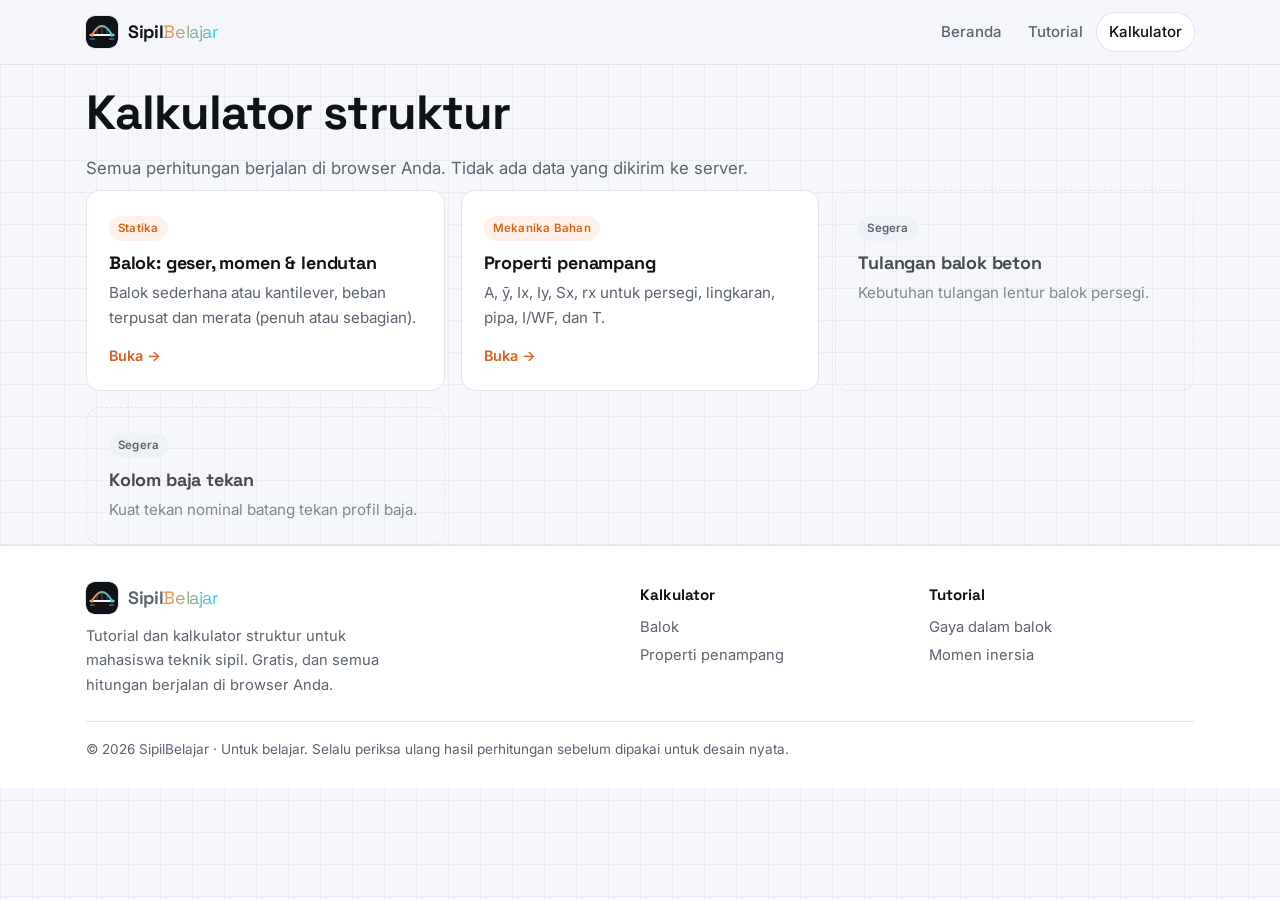
==== kalkulator/index.html @ 85a8b571 "Perbarui tampilan: font baru, warna logo, hero berilustrasi, kartu berikon Co-Authored-By: Claude Op" ====
<!doctype html>
<html lang="id">
<head>
  <meta charset="utf-8">
  <meta name="viewport" content="width=device-width, initial-scale=1">
  <title>Kalkulator · SipilBelajar</title>
  <link rel="icon" type="image/svg+xml" href="../assets/logo.svg">
  <link rel="preconnect" href="https://fonts.googleapis.com">
  <link rel="preconnect" href="https://fonts.gstatic.com" crossorigin>
  <link rel="stylesheet" href="https://fonts.googleapis.com/css2?family=Inter:wght@400;500;600;700&family=JetBrains+Mono:wght@400;600&family=Space+Grotesk:wght@500;600;700&display=swap">
  <link rel="stylesheet" href="../assets/style.css">
</head>
<body data-root="../" data-page="kalkulator">
<main class="wrap">
  <header class="page-head">
    <h1>Kalkulator struktur</h1>
    <p>Semua perhitungan berjalan di browser Anda. Tidak ada data yang dikirim ke server.</p>
  </header>
  <div class="grid">
    <a class="card" href="balok.html">
      <span class="tag">Statika</span>
      <h3>Balok: geser, momen &amp; lendutan</h3>
      <p>Balok sederhana atau kantilever, beban terpusat dan merata (penuh atau sebagian).</p>
      <span class="go">Buka →</span>
    </a>
    <a class="card" href="penampang.html">
      <span class="tag">Mekanika Bahan</span>
      <h3>Properti penampang</h3>
      <p>A, ȳ, Ix, Iy, Sx, rx untuk persegi, lingkaran, pipa, I/WF, dan T.</p>
      <span class="go">Buka →</span>
    </a>
    <div class="card soon"><span class="tag soon">Segera</span><h3>Tulangan balok beton</h3><p>Kebutuhan tulangan lentur balok persegi.</p></div>
    <div class="card soon"><span class="tag soon">Segera</span><h3>Kolom baja tekan</h3><p>Kuat tekan nominal batang tekan profil baja.</p></div>
  </div>
</main>
<script src="../assets/layout.js"></script>
</body>
</html>
---- assets/style.css ----
/* SipilBelajar — gaya situs. Warna mengikuti logo: oranye → biru muda. */
:root {
  --bg: #f5f7fa;
  --surface: #ffffff;
  --surface-2: #eef1f5;
  --text: #0f1216;
  --muted: #5b6472;
  --border: #e1e5eb;
  --accent: #d9621c;          /* oranye untuk teks/tautan (kontras cukup) */
  --accent-soft: #fff1e7;
  --cyan: #0e8fae;
  --cyan-soft: #e3f7fb;
  --blue: #0e8fae;
  --red: #d64545;
  --green: #1f9d6a;
  --grid: rgba(15, 18, 22, .045);
  --shadow: 0 1px 2px rgba(15,18,22,.04), 0 8px 24px rgba(15,18,22,.06);
  --grad: linear-gradient(90deg, #ff8a3d, #22d3ee);
  --grad-vivid: linear-gradient(90deg in oklch longer hue, #ff8a3d, #22d3ee);
  --radius: 14px;
  --maxw: 1140px;
  --font: "Inter", system-ui, -apple-system, "Segoe UI", Roboto, sans-serif;
  --font-display: "Space Grotesk", "Inter", system-ui, sans-serif;
  --font-mono: "JetBrains Mono", ui-monospace, Menlo, Consolas, monospace;
  color-scheme: light;
}
@media (prefers-color-scheme: dark) {
  :root:not([data-theme="light"]) {
    --bg: #0a0d11; --surface: #11151b; --surface-2: #181e26; --text: #e9edf2; --muted: #95a1b0;
    --border: #222a34; --accent: #ff8a3d; --accent-soft: #2a1a10; --cyan: #22d3ee; --cyan-soft: #0c2a31;
    --blue: #22d3ee; --red: #f06b6b; --green: #3fd19a; --grid: rgba(255,255,255,.035);
    --shadow: 0 1px 2px rgba(0,0,0,.3), 0 10px 30px rgba(0,0,0,.35); color-scheme: dark;
  }
}
:root[data-theme="dark"] {
  --bg: #0a0d11; --surface: #11151b; --surface-2: #181e26; --text: #e9edf2; --muted: #95a1b0;
  --border: #222a34; --accent: #ff8a3d; --accent-soft: #2a1a10; --cyan: #22d3ee; --cyan-soft: #0c2a31;
  --blue: #22d3ee; --red: #f06b6b; --green: #3fd19a; --grid: rgba(255,255,255,.035);
  --shadow: 0 1px 2px rgba(0,0,0,.3), 0 10px 30px rgba(0,0,0,.35); color-scheme: dark;
}

* { box-sizing: border-box; }
html { -webkit-text-size-adjust: 100%; scroll-behavior: smooth; }
body {
  margin: 0; color: var(--text); font: 16px/1.65 var(--font);
  background-color: var(--bg);
  background-image:
    linear-gradient(var(--grid) 1px, transparent 1px),
    linear-gradient(90deg, var(--grid) 1px, transparent 1px);
  background-size: 32px 32px;
  -webkit-font-smoothing: antialiased;
}
a { color: var(--accent); text-underline-offset: 3px; }
img, svg { max-width: 100%; }
h1, h2, h3 { font-family: var(--font-display); line-height: 1.15; letter-spacing: -.02em; margin: 1.6em 0 .5em; }
h1 { font-size: clamp(2rem, 4.6vw, 3rem); margin-top: .3em; }
h2 { font-size: clamp(1.35rem, 2.6vw, 1.7rem); }
h3 { font-size: 1.12rem; letter-spacing: -.01em; }
code, .mono { font-family: var(--font-mono); font-size: .9em; }
::selection { background: rgba(34, 211, 238, .3); }

.wrap { max-width: var(--maxw); margin: 0 auto; padding: 0 16px; }
.grad-text { background: var(--grad); background: var(--grad-vivid); -webkit-background-clip: text; background-clip: text; color: transparent; }

/* ---------- header ---------- */
.site-header {
  position: sticky; top: 0; z-index: 20;
  background: color-mix(in srgb, var(--bg) 78%, transparent);
  backdrop-filter: saturate(160%) blur(12px); -webkit-backdrop-filter: saturate(160%) blur(12px);
  border-bottom: 1px solid var(--border);
}
.site-header .wrap { display: flex; align-items: center; gap: 12px; min-height: 64px; }
.brand { font-family: var(--font-display); font-weight: 700; font-size: 1.12rem; color: var(--text); text-decoration: none; display: flex; align-items: center; gap: 10px; letter-spacing: -.02em; }
.brand-mark { width: 32px; height: 32px; display: block; border-radius: 9px; box-shadow: 0 0 0 1px var(--border); }
.brand-accent { font-weight: 400; background: var(--grad); -webkit-background-clip: text; background-clip: text; color: transparent; }
.site-nav { display: flex; gap: 2px; margin-left: auto; }
.site-nav a { color: var(--muted); text-decoration: none; padding: 7px 12px; border-radius: 99px; font-size: .94rem; font-weight: 500; transition: color .15s, background .15s; }
.site-nav a:hover { color: var(--text); background: var(--surface-2); }
.site-nav a[aria-current="page"] { color: var(--text); background: var(--surface); box-shadow: 0 0 0 1px var(--border); }
@media (max-width: 480px) {
  .brand-text { display: none; }
  .site-nav a { padding: 6px 10px; font-size: .9rem; }
}

main { padding: 28px 0 72px; }

/* ---------- footer ---------- */
.site-footer { border-top: 1px solid var(--border); background: var(--surface); color: var(--muted); font-size: .92rem; padding: 36px 0 28px; }
.footer-grid { display: grid; gap: 24px; grid-template-columns: 2fr 1fr 1fr; }
@media (max-width: 640px) { .footer-grid { grid-template-columns: 1fr 1fr; } .footer-grid > :first-child { grid-column: 1 / -1; } }
.site-footer h4 { font-family: var(--font-display); color: var(--text); font-size: .95rem; margin: 0 0 8px; }
.site-footer ul { list-style: none; padding: 0; margin: 0; }
.site-footer li { margin: 4px 0; }
.site-footer a { color: var(--muted); text-decoration: none; }
.site-footer a:hover { color: var(--text); }
.footer-note { border-top: 1px solid var(--border); margin-top: 24px; padding-top: 16px; font-size: .85rem; }

/* ---------- hero ---------- */
.hero { display: grid; grid-template-columns: minmax(0, 1.05fr) minmax(0, 1fr); gap: 40px; align-items: center; padding: 36px 0 24px; }
@media (max-width: 880px) { .hero { grid-template-columns: minmax(0, 1fr); gap: 28px; padding-top: 16px; } }
.hero h1 { font-size: clamp(2.2rem, 5.4vw, 3.6rem); margin: .35em 0 .4em; }
.hero p.lead { font-size: 1.14rem; color: var(--muted); max-width: 560px; margin: 0; }
.eyebrow { display: inline-flex; align-items: center; gap: 8px; color: var(--muted); font-weight: 600; font-size: .8rem; letter-spacing: .08em; text-transform: uppercase; padding: 5px 12px 5px 8px; border: 1px solid var(--border); border-radius: 99px; background: var(--surface); }
.eyebrow::before { content: ""; width: 8px; height: 8px; border-radius: 50%; background: var(--grad); box-shadow: 0 0 10px #22d3ee; }
.hero-art { background: var(--surface); border: 1px solid var(--border); border-radius: 20px; padding: 18px; box-shadow: var(--shadow); position: relative; overflow: hidden; }
.hero-art::before { content: ""; position: absolute; inset: -40% -20% auto auto; width: 70%; height: 90%; background: radial-gradient(closest-side, rgba(34,211,238,.18), transparent); pointer-events: none; }
.hero-art::after { content: ""; position: absolute; inset: auto auto -40% -20%; width: 70%; height: 90%; background: radial-gradient(closest-side, rgba(255,138,61,.16), transparent); pointer-events: none; }
.hero-art svg { display: block; width: 100%; height: auto; position: relative; }
.hero-art .cap { position: relative; display: flex; justify-content: space-between; gap: 8px; font-family: var(--font-mono); font-size: .78rem; color: var(--muted); margin-top: 8px; flex-wrap: wrap; }
.dash-anim { stroke-dasharray: 6 6; animation: dash 1.4s linear infinite; }
@keyframes dash { to { stroke-dashoffset: -24; } }
@media (prefers-reduced-motion: reduce) { .dash-anim { animation: none; } html { scroll-behavior: auto; } }

.stats-row { display: flex; gap: 28px; flex-wrap: wrap; margin-top: 28px; }
.stats-row div { font-size: .88rem; color: var(--muted); }
.stats-row b { display: block; font-family: var(--font-display); font-size: 1.5rem; color: var(--text); letter-spacing: -.02em; }

/* ---------- buttons ---------- */
.btn { display: inline-flex; align-items: center; gap: 8px; padding: 11px 20px; border-radius: 10px; background: var(--text); color: var(--bg); text-decoration: none; font-weight: 600; border: 0; cursor: pointer; font: 600 .98rem var(--font); transition: transform .15s, box-shadow .15s; }
.btn:hover { transform: translateY(-1px); box-shadow: 0 6px 20px rgba(34,211,238,.25), 0 2px 8px rgba(255,138,61,.2); }
.btn.primary { background: var(--text); color: var(--bg); box-shadow: 0 0 0 1px var(--text), 0 6px 18px -6px rgba(34,211,238,.6), 0 6px 18px -8px rgba(255,138,61,.6); }
.btn.secondary { background: var(--surface); color: var(--text); box-shadow: inset 0 0 0 1px var(--border); }
.btn.secondary:hover { box-shadow: inset 0 0 0 1px var(--muted); }
.btn.small { padding: 7px 12px; font-size: .88rem; border-radius: 8px; }
.btn-row { display: flex; gap: 10px; flex-wrap: wrap; margin: 26px 0; }

/* ---------- sections ---------- */
.section-head { display: flex; align-items: end; justify-content: space-between; gap: 16px; margin: 56px 0 18px; flex-wrap: wrap; }
.section-head h2 { margin: 0; }
.section-head p { margin: 4px 0 0; color: var(--muted); }
.section-head a { font-weight: 600; text-decoration: none; font-size: .95rem; }

/* ---------- cards ---------- */
.grid { display: grid; gap: 16px; grid-template-columns: repeat(auto-fill, minmax(min(100%, 270px), 1fr)); }
.card { background: var(--surface); border: 1px solid var(--border); border-radius: var(--radius); padding: 22px; position: relative; }
a.card { color: inherit; text-decoration: none; display: block; transition: transform .18s, box-shadow .18s, border-color .18s; }
a.card:hover { transform: translateY(-3px); box-shadow: var(--shadow); border-color: transparent; }
a.card::after { content: ""; position: absolute; inset: -1px; border-radius: inherit; padding: 1px; background: var(--grad); opacity: 0; transition: opacity .18s;
  -webkit-mask: linear-gradient(#000 0 0) content-box, linear-gradient(#000 0 0); -webkit-mask-composite: xor; mask-composite: exclude; pointer-events: none; }
a.card:hover::after { opacity: 1; }
.card h3 { margin: 12px 0 6px; }
.card p { margin: 0; color: var(--muted); font-size: .95rem; }
.card .go { display: inline-block; margin-top: 14px; font-weight: 600; font-size: .9rem; color: var(--accent); }
.card.soon { background: transparent; border-style: dashed; }
.card.soon h3, .card.soon p { opacity: .75; }
.icon { width: 44px; height: 44px; border-radius: 12px; display: grid; place-items: center; background: var(--surface-2); color: var(--text); }
.icon svg { width: 24px; height: 24px; }
.icon.o { background: var(--accent-soft); color: var(--accent); }
.icon.c { background: var(--cyan-soft); color: var(--cyan); }
.card-top { display: flex; align-items: center; justify-content: space-between; gap: 8px; }
.tag { display: inline-block; font-size: .72rem; font-weight: 600; padding: 3px 9px; border-radius: 99px; background: var(--accent-soft); color: var(--accent); letter-spacing: .02em; }
.tag.c { background: var(--cyan-soft); color: var(--cyan); }
.tag.soon { background: var(--surface-2); color: var(--muted); }

/* langkah belajar */
.steps { display: grid; gap: 16px; grid-template-columns: repeat(auto-fit, minmax(min(100%, 240px), 1fr)); counter-reset: step; }
.step { background: var(--surface); border: 1px solid var(--border); border-radius: var(--radius); padding: 22px; counter-increment: step; }
.step::before { content: "0" counter(step); font-family: var(--font-mono); font-size: .85rem; font-weight: 600; background: var(--grad); -webkit-background-clip: text; background-clip: text; color: transparent; }
.step h3 { margin: 8px 0 4px; }
.step p { margin: 0; color: var(--muted); font-size: .95rem; }

/* page header */
.page-head { padding: 8px 0 8px; }
.page-head h1 { margin: .25em 0 .3em; }
.page-head p { color: var(--muted); max-width: 720px; margin: 0; font-size: 1.05rem; }
.breadcrumb { font-size: .88rem; color: var(--muted); }
.breadcrumb a { color: var(--muted); text-decoration: none; }
.breadcrumb a:hover { color: var(--text); }

/* ---------- article ---------- */
.article { max-width: 760px; }
.article > p, .article li { font-size: 1.03rem; }
.article h2 { padding-top: .2em; }
.article h2::before { content: ""; display: block; width: 36px; height: 3px; border-radius: 3px; background: var(--grad); margin-bottom: 14px; }
.meta { display: flex; gap: 8px; flex-wrap: wrap; margin-bottom: 8px; }
.formula { background: var(--surface); border: 1px solid var(--border); border-left: 3px solid var(--cyan); padding: 12px 16px; border-radius: 10px; font-family: var(--font-mono); font-size: .9rem; overflow-x: auto; margin: 14px 0; white-space: pre; }
.note { background: var(--cyan-soft); border: 1px solid color-mix(in srgb, var(--cyan) 25%, transparent); border-radius: 12px; padding: 14px 18px; margin: 18px 0; }

/* ---------- tables ---------- */
.table-wrap { overflow-x: auto; background: var(--surface); border: 1px solid var(--border); border-radius: 12px; }
table { border-collapse: collapse; width: 100%; font-size: .94rem; }
th, td { border-bottom: 1px solid var(--border); padding: 9px 12px; text-align: left; }
tr:last-child td, tr:last-child th { border-bottom: 0; }
th { background: var(--surface-2); font-weight: 600; font-size: .86rem; }
td.num, th.num { text-align: right; font-variant-numeric: tabular-nums; font-family: var(--font-mono); font-size: .88rem; }
th.num { font-family: var(--font); }

/* ---------- calculator ---------- */
.calc { display: grid; gap: 22px; grid-template-columns: minmax(0, 370px) minmax(0, 1fr); align-items: start; margin-top: 20px; }
.calc > form { position: sticky; top: 84px; }
@media (max-width: 860px) { .calc { grid-template-columns: minmax(0, 1fr); } .calc > form { position: static; } }
fieldset { border: 1px solid var(--border); border-radius: var(--radius); padding: 16px 18px 18px; margin: 0 0 14px; background: var(--surface); }
legend { font-family: var(--font-display); font-weight: 600; padding: 0 6px; }
label { display: block; font-size: .84rem; color: var(--muted); margin: 10px 0 5px; font-weight: 500; }
input, select { width: 100%; padding: 9px 11px; font: 500 .95rem var(--font); color: var(--text); background: var(--bg); border: 1px solid var(--border); border-radius: 9px; transition: border-color .15s, box-shadow .15s; }
input:hover, select:hover { border-color: color-mix(in srgb, var(--muted) 50%, var(--border)); }
input:focus, select:focus { outline: none; border-color: var(--cyan); box-shadow: 0 0 0 3px color-mix(in srgb, var(--cyan) 22%, transparent); }
input[type=number] { font-family: var(--font-mono); font-size: .9rem; }
.row { display: grid; gap: 8px; grid-template-columns: repeat(auto-fit, minmax(80px, 1fr)); }
.load-item { border: 1px solid var(--border); background: var(--bg); border-radius: 11px; padding: 10px 12px 12px; margin: 10px 0; position: relative; }
.load-item .remove { position: absolute; top: 6px; right: 8px; background: none; border: 0; color: var(--muted); cursor: pointer; font-size: 1.15rem; line-height: 1; padding: 4px; border-radius: 6px; }
.load-item .remove:hover { color: var(--red); background: var(--surface-2); }
.load-item .title { font-size: .84rem; font-weight: 600; }
.load-item label { margin-top: 6px; }
.results { display: grid; gap: 10px; grid-template-columns: repeat(auto-fill, minmax(150px, 1fr)); margin-bottom: 16px; }
.stat { background: var(--surface); border: 1px solid var(--border); border-radius: 12px; padding: 12px 14px; position: relative; overflow: hidden; }
.stat::before { content: ""; position: absolute; left: 0; top: 0; bottom: 0; width: 3px; background: var(--grad); opacity: .8; }
.stat .k { font-size: .78rem; color: var(--muted); font-weight: 500; }
.stat .v { font-family: var(--font-display); font-size: 1.35rem; font-weight: 700; font-variant-numeric: tabular-nums; letter-spacing: -.02em; }
.stat .u { font-family: var(--font); font-size: .78rem; color: var(--muted); font-weight: 500; }
.diagram { background: var(--surface); border: 1px solid var(--border); border-radius: var(--radius); padding: 12px 12px 8px; margin-bottom: 14px; }
.diagram h3 { margin: 2px 6px 6px; font-size: .95rem; }
.diagram svg { display: block; width: 100%; height: auto; }
.diagram text { font-family: var(--font); }
.error { color: var(--red); font-size: .9rem; }
.muted { color: var(--muted); }
.hint { font-size: .84rem; color: var(--muted); margin: 10px 0 0; }
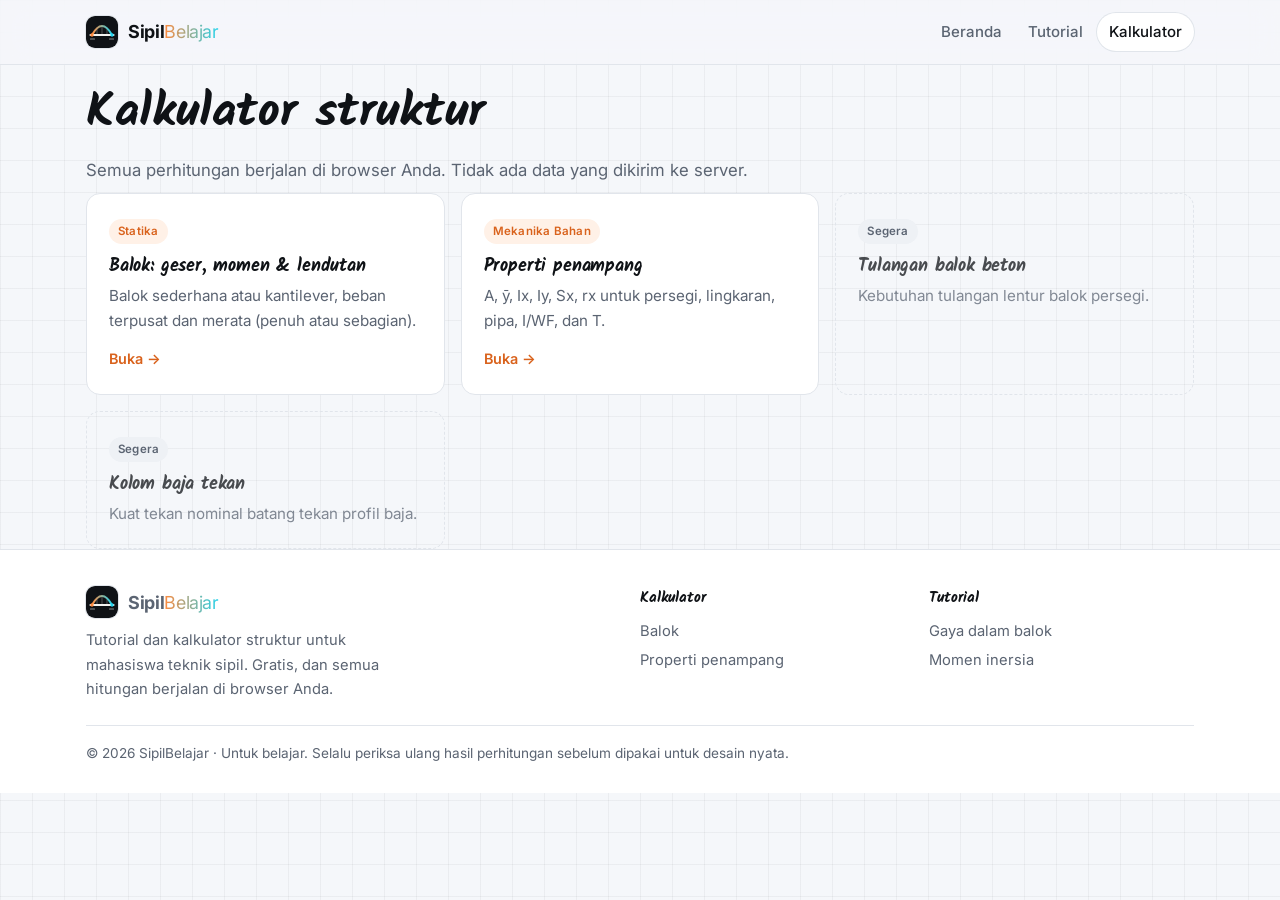
==== commit 6857de1a: "Tutorial bergaya papan tulis dengan font kapur dan diagram tulisan tangan Co-Authored-By: Claude Opu" ====
--- a/kalkulator/index.html
+++ b/kalkulator/index.html
@@ -7,7 +7,7 @@
   <link rel="icon" type="image/svg+xml" href="../assets/logo.svg">
   <link rel="preconnect" href="https://fonts.googleapis.com">
   <link rel="preconnect" href="https://fonts.gstatic.com" crossorigin>
-  <link rel="stylesheet" href="https://fonts.googleapis.com/css2?family=Inter:wght@400;500;600;700&family=JetBrains+Mono:wght@400;600&family=Space+Grotesk:wght@500;600;700&display=swap">
+  <link rel="stylesheet" href="https://fonts.googleapis.com/css2?family=Cabin+Sketch:wght@400;700&family=Inter:wght@400;500;600;700&family=JetBrains+Mono:wght@400;600&family=Kalam:wght@400;700&display=swap">
   <link rel="stylesheet" href="../assets/style.css">
 </head>
 <body data-root="../" data-page="kalkulator">
--- a/assets/style.css
+++ b/assets/style.css
@@ -20,7 +20,7 @@
   --radius: 14px;
   --maxw: 1140px;
   --font: "Inter", system-ui, -apple-system, "Segoe UI", Roboto, sans-serif;
-  --font-display: "Space Grotesk", "Inter", system-ui, sans-serif;
+  --font-display: "Kalam", "Patrick Hand", cursive;
   --font-mono: "JetBrains Mono", ui-monospace, Menlo, Consolas, monospace;
   color-scheme: light;
 }
@@ -52,7 +52,7 @@
 }
 a { color: var(--accent); text-underline-offset: 3px; }
 img, svg { max-width: 100%; }
-h1, h2, h3 { font-family: var(--font-display); line-height: 1.15; letter-spacing: -.02em; margin: 1.6em 0 .5em; }
+h1, h2, h3 { font-family: var(--font-display); line-height: 1.2; letter-spacing: 0; font-weight: 700; margin: 1.6em 0 .5em; }
 h1 { font-size: clamp(2rem, 4.6vw, 3rem); margin-top: .3em; }
 h2 { font-size: clamp(1.35rem, 2.6vw, 1.7rem); }
 h3 { font-size: 1.12rem; letter-spacing: -.01em; }
@@ -70,7 +70,7 @@
   border-bottom: 1px solid var(--border);
 }
 .site-header .wrap { display: flex; align-items: center; gap: 12px; min-height: 64px; }
-.brand { font-family: var(--font-display); font-weight: 700; font-size: 1.12rem; color: var(--text); text-decoration: none; display: flex; align-items: center; gap: 10px; letter-spacing: -.02em; }
+.brand { font-family: var(--font); font-weight: 700; font-size: 1.12rem; color: var(--text); text-decoration: none; display: flex; align-items: center; gap: 10px; letter-spacing: -.02em; }
 .brand-mark { width: 32px; height: 32px; display: block; border-radius: 9px; box-shadow: 0 0 0 1px var(--border); }
 .brand-accent { font-weight: 400; background: var(--grad); -webkit-background-clip: text; background-clip: text; color: transparent; }
 .site-nav { display: flex; gap: 2px; margin-left: auto; }
@@ -113,7 +113,7 @@
 
 .stats-row { display: flex; gap: 28px; flex-wrap: wrap; margin-top: 28px; }
 .stats-row div { font-size: .88rem; color: var(--muted); }
-.stats-row b { display: block; font-family: var(--font-display); font-size: 1.5rem; color: var(--text); letter-spacing: -.02em; }
+.stats-row b { display: block; font-family: var(--font); font-size: 1.5rem; color: var(--text); letter-spacing: -.02em; }
 
 /* ---------- buttons ---------- */
 .btn { display: inline-flex; align-items: center; gap: 8px; padding: 11px 20px; border-radius: 10px; background: var(--text); color: var(--bg); text-decoration: none; font-weight: 600; border: 0; cursor: pointer; font: 600 .98rem var(--font); transition: transform .15s, box-shadow .15s; }
@@ -206,7 +206,7 @@
 .stat { background: var(--surface); border: 1px solid var(--border); border-radius: 12px; padding: 12px 14px; position: relative; overflow: hidden; }
 .stat::before { content: ""; position: absolute; left: 0; top: 0; bottom: 0; width: 3px; background: var(--grad); opacity: .8; }
 .stat .k { font-size: .78rem; color: var(--muted); font-weight: 500; }
-.stat .v { font-family: var(--font-display); font-size: 1.35rem; font-weight: 700; font-variant-numeric: tabular-nums; letter-spacing: -.02em; }
+.stat .v { font-family: var(--font); font-size: 1.35rem; font-weight: 700; font-variant-numeric: tabular-nums; letter-spacing: -.02em; }
 .stat .u { font-family: var(--font); font-size: .78rem; color: var(--muted); font-weight: 500; }
 .diagram { background: var(--surface); border: 1px solid var(--border); border-radius: var(--radius); padding: 12px 12px 8px; margin-bottom: 14px; }
 .diagram h3 { margin: 2px 6px 6px; font-size: .95rem; }
@@ -215,3 +215,70 @@
 .error { color: var(--red); font-size: .9rem; }
 .muted { color: var(--muted); }
 .hint { font-size: .84rem; color: var(--muted); margin: 10px 0 0; }
+
+/* =========================================================
+   Papan tulis (tutorial)
+   ========================================================= */
+.board {
+  --chalk: #f2efe4; --chalk-dim: #c9cfc4; --chalk-y: #f7e27a; --chalk-p: #f59fb0; --chalk-b: #9fd3f5;
+  position: relative; margin: 8px auto 0; max-width: 980px;
+  padding: clamp(22px, 5vw, 56px) clamp(18px, 5vw, 64px) clamp(36px, 6vw, 64px);
+  color: var(--chalk); font-family: "Kalam", "Patrick Hand", cursive; font-size: 1.16rem; line-height: 1.7;
+  background-color: #253a2f;
+  background-image:
+    radial-gradient(ellipse at 20% 15%, rgba(255,255,255,.07), transparent 45%),
+    radial-gradient(ellipse at 80% 70%, rgba(255,255,255,.05), transparent 50%),
+    radial-gradient(ellipse at 50% 100%, rgba(0,0,0,.25), transparent 60%),
+    url("data:image/svg+xml,%3Csvg xmlns='http://www.w3.org/2000/svg' width='220' height='220'%3E%3Cfilter id='n'%3E%3CfeTurbulence type='fractalNoise' baseFrequency='.9' numOctaves='3'/%3E%3CfeColorMatrix values='0 0 0 0 1  0 0 0 0 1  0 0 0 0 1  0 0 0 .06 0'/%3E%3C/filter%3E%3Crect width='100%25' height='100%25' filter='url(%23n)'/%3E%3C/svg%3E");
+  border: clamp(10px, 1.6vw, 16px) solid #7a5232;
+  border-image: linear-gradient(135deg, #8a5d39, #6a4428 40%, #93653f 60%, #5e3b22) 1;
+  box-shadow: inset 0 0 60px rgba(0,0,0,.45), 0 18px 40px rgba(0,0,0,.25);
+  text-shadow: 0 0 1px rgba(242,239,228,.55);
+}
+.board::after { /* baki kapur */
+  content: ""; position: absolute; left: 6%; right: 6%; bottom: -26px; height: 12px; border-radius: 0 0 6px 6px;
+  background: linear-gradient(#8a5d39, #5e3b22); box-shadow: 0 6px 10px rgba(0,0,0,.25);
+}
+.chalk-stick { position: absolute; bottom: -22px; right: 14%; width: 46px; height: 9px; border-radius: 3px; background: #f4f1e6; transform: rotate(-4deg); z-index: 1; box-shadow: 0 1px 2px rgba(0,0,0,.3); }
+.chalk-stick.y { right: calc(14% + 60px); width: 30px; background: #f7e27a; transform: rotate(6deg); }
+.board .article { max-width: none; }
+.board .article > p, .board .article li { font-size: 1.16rem; color: var(--chalk); }
+.board h1, .board h2, .board h3 { font-family: "Cabin Sketch", "Kalam", cursive; color: var(--chalk); letter-spacing: 0; font-weight: 700; }
+.board h1 { font-size: clamp(2.1rem, 5vw, 3.2rem); margin: .2em 0 .3em; }
+.board h2 { font-size: clamp(1.6rem, 3.4vw, 2.1rem); margin-top: 1.8em; }
+.board h2::before { display: none; }
+.board h2 { display: inline-block; padding-bottom: 2px; background: linear-gradient(var(--chalk-y), var(--chalk-y)) left bottom / 100% 3px no-repeat; }
+.board h3 { font-size: 1.45rem; color: var(--chalk-b); }
+.board strong { color: var(--chalk-y); font-weight: 700; }
+.board em { color: var(--chalk-p); font-style: normal; }
+.board a { color: var(--chalk-b); }
+.board .breadcrumb, .board .breadcrumb a { color: var(--chalk-dim); font-family: "Kalam", cursive; }
+.board .tag { background: transparent; border: 1.5px dashed var(--chalk-dim); color: var(--chalk-dim); font-family: "Kalam", cursive; font-size: .9rem; font-weight: 400; }
+.board .tag.c { border-color: var(--chalk-b); color: var(--chalk-b); }
+.board .formula {
+  background: transparent; border: 0; border-left: 3px solid var(--chalk-y); border-radius: 0;
+  font-family: "Kalam", cursive; font-size: 1.22rem; color: var(--chalk-y); line-height: 1.6; padding: 4px 0 4px 18px;
+}
+.board .note { background: rgba(255,255,255,.04); border: 2px dashed var(--chalk-p); border-radius: 14px 4px 14px 4px; color: var(--chalk); }
+.board .note strong { color: var(--chalk-p); }
+.board .table-wrap { background: transparent; border: 0; }
+.board table { font-size: 1.08rem; }
+.board th, .board td { border-bottom: 1.5px solid rgba(242,239,228,.35); font-family: "Kalam", cursive; }
+.board th { background: transparent; color: var(--chalk-b); font-size: 1.05rem; }
+.board td.num, .board th.num { font-family: "Kalam", cursive; font-size: 1.08rem; }
+.board sub { font-size: .7em; }
+.chalk-svg { display: block; width: 100%; height: auto; margin: 18px 0 8px; overflow: visible; }
+.chalk-cap { text-align: center; color: var(--chalk-dim); font-size: 1rem; margin: 0 0 18px; }
+.board .btn { font-family: "Kalam", cursive; font-size: 1.05rem; }
+.board .btn.primary { background: var(--chalk); color: #253a2f; box-shadow: none; }
+.board .btn.secondary { background: transparent; color: var(--chalk); box-shadow: inset 0 0 0 2px var(--chalk-dim); }
+@media (max-width: 600px) { .board { font-size: 1.08rem; } .board .formula { font-size: 1.08rem; } }
+
+/* animasi "ditulis" */
+.js-board .reveal { opacity: 0; transform: translateY(8px); transition: opacity .7s ease, transform .7s ease; }
+.js-board .reveal.on { opacity: 1; transform: none; }
+.js-board .chalk-svg .write { opacity: 0; transition: opacity .5s ease; }
+.js-board .chalk-svg.on .write { opacity: 1; }
+@media (prefers-reduced-motion: reduce) {
+  .js-board .reveal, .js-board .chalk-svg .write { opacity: 1 !important; transform: none !important; transition: none; }
+}
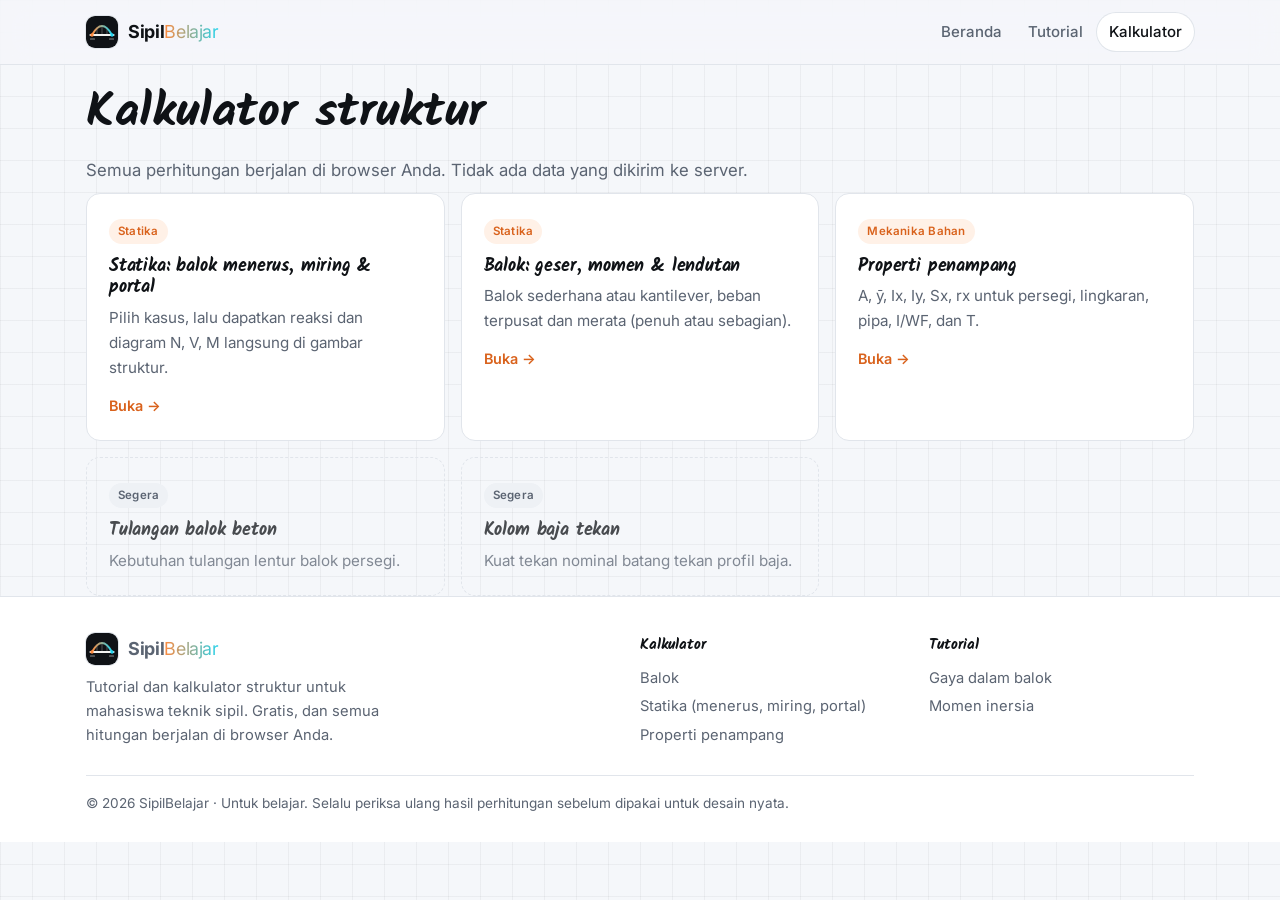
==== commit b31c53d1: "Kalkulator statika multi-kasus (balok menerus, miring, portal) dan animasi tutorial Co-Authored-By: " ====
--- a/kalkulator/index.html
+++ b/kalkulator/index.html
@@ -17,6 +17,12 @@
     <p>Semua perhitungan berjalan di browser Anda. Tidak ada data yang dikirim ke server.</p>
   </header>
   <div class="grid">
+    <a class="card" href="statika.html">
+      <span class="tag">Statika</span>
+      <h3>Statika: balok menerus, miring &amp; portal</h3>
+      <p>Pilih kasus, lalu dapatkan reaksi dan diagram N, V, M langsung di gambar struktur.</p>
+      <span class="go">Buka →</span>
+    </a>
     <a class="card" href="balok.html">
       <span class="tag">Statika</span>
       <h3>Balok: geser, momen &amp; lendutan</h3>
--- a/assets/style.css
+++ b/assets/style.css
@@ -282,3 +282,19 @@
 @media (prefers-reduced-motion: reduce) {
   .js-board .reveal, .js-board .chalk-svg .write { opacity: 1 !important; transform: none !important; transition: none; }
 }
+
+/* tab kasus statika */
+.case-tabs { display: inline-flex; gap: 4px; padding: 4px; background: var(--surface); border: 1px solid var(--border); border-radius: 12px; margin-top: 18px; flex-wrap: wrap; }
+.case-tabs button { font: 600 .95rem var(--font); color: var(--muted); background: none; border: 0; padding: 8px 16px; border-radius: 9px; cursor: pointer; }
+.case-tabs button:hover { color: var(--text); }
+.case-tabs button[aria-selected="true"] { background: var(--text); color: var(--bg); }
+
+/* animasi di papan tulis */
+.anim-box { margin: 22px 0 10px; padding: 14px 14px 6px; border: 2px dashed rgba(242,239,228,.35); border-radius: 16px 6px 16px 6px; }
+.anim-svg { display: block; width: 100%; height: auto; }
+.anim-ctrl { display: flex; align-items: center; gap: 14px; flex-wrap: wrap; margin-top: 6px; }
+.anim-btn { font: 700 1rem "Kalam", cursive; color: #253a2f; background: var(--chalk, #f2efe4); border: 0; border-radius: 8px; padding: 6px 14px; cursor: pointer; }
+.anim-range { display: flex; align-items: center; gap: 10px; flex: 1; min-width: 200px; margin: 0; color: var(--chalk-dim, #c9cfc4); font-size: 1rem; font-family: "Kalam", cursive; }
+.anim-range input { flex: 1; padding: 0; border: 0; background: none; accent-color: #f7e27a; box-shadow: none; }
+.anim-info { font-size: 1.05rem; color: var(--chalk, #f2efe4); margin: 8px 0 6px; }
+.anim-title { font-family: "Cabin Sketch", cursive; color: var(--chalk-y, #f7e27a); font-size: 1.3rem; margin: 0 0 4px; }
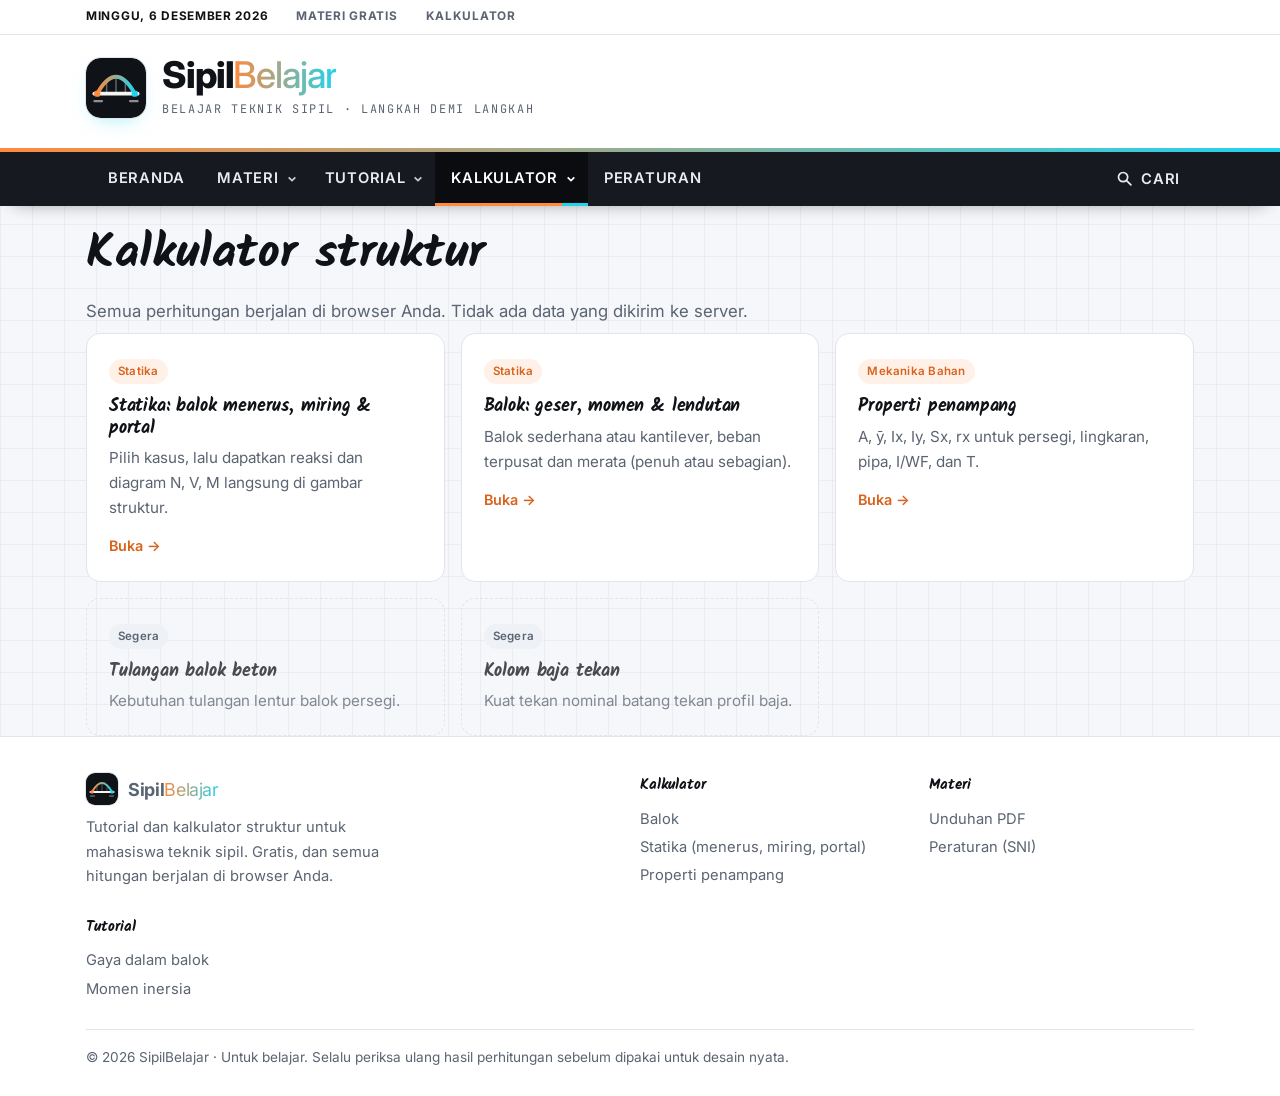
==== commit e73a83e7: "Menu bar baru dengan dropdown & pencarian, halaman Materi unduhan (5 PDF) dan Peraturan Co-Authored-" ====
--- a/kalkulator/index.html
+++ b/kalkulator/index.html
@@ -7,7 +7,7 @@
   <link rel="icon" type="image/svg+xml" href="../assets/logo.svg">
   <link rel="preconnect" href="https://fonts.googleapis.com">
   <link rel="preconnect" href="https://fonts.gstatic.com" crossorigin>
-  <link rel="stylesheet" href="https://fonts.googleapis.com/css2?family=Cabin+Sketch:wght@400;700&family=Inter:wght@400;500;600;700&family=JetBrains+Mono:wght@400;600&family=Kalam:wght@400;700&display=swap">
+  <link rel="stylesheet" href="https://fonts.googleapis.com/css2?family=Cabin+Sketch:wght@400;700&family=Inter:wght@400;500;600;700;800&family=JetBrains+Mono:wght@400;600&family=Kalam:wght@400;700&display=swap">
   <link rel="stylesheet" href="../assets/style.css">
 </head>
 <body data-root="../" data-page="kalkulator">
--- a/assets/style.css
+++ b/assets/style.css
@@ -298,3 +298,107 @@
 .anim-range input { flex: 1; padding: 0; border: 0; background: none; accent-color: #f7e27a; box-shadow: none; }
 .anim-info { font-size: 1.05rem; color: var(--chalk, #f2efe4); margin: 8px 0 6px; }
 .anim-title { font-family: "Cabin Sketch", cursive; color: var(--chalk-y, #f7e27a); font-size: 1.3rem; margin: 0 0 4px; }
+
+/* rumus (KaTeX) di papan tulis */
+.board .formula { white-space: normal; overflow-x: auto; overflow-y: hidden; padding: 2px 0 2px 18px; }
+.board .formula .katex-display { margin: .5em 0; text-align: left; }
+.board .formula .katex-display > .katex { text-align: left; }
+.board .katex { color: var(--chalk-y); font-size: 1.12em; text-shadow: 0 0 1px rgba(247,226,122,.5); }
+.board td .katex, .board .note .katex, .board p .katex { color: var(--chalk); font-size: 1.05em; }
+.board .katex .mord.text { color: var(--chalk-dim); }
+
+/* cek kontrol keseimbangan */
+.check { display: grid; gap: 10px; }
+.check-head { font-weight: 700; padding: 10px 14px; border-radius: 10px; }
+.check-head.good { background: color-mix(in srgb, var(--green) 14%, transparent); color: var(--green); }
+.check-head.bad { background: color-mix(in srgb, var(--red) 14%, transparent); color: var(--red); }
+.check-row { background: var(--surface); border: 1px solid var(--border); border-radius: 12px; padding: 12px 16px; overflow-x: auto; }
+.check-t { font-weight: 600; font-size: .95rem; display: flex; gap: 10px; flex-wrap: wrap; align-items: center; }
+.check .katex-display { margin: .5em 0 .2em; text-align: left; }
+.check .katex-display > .katex { text-align: left; }
+.check .ok { color: var(--green); font-size: .85rem; }
+.check .no { color: var(--red); font-size: .85rem; }
+
+/* =========================================================
+   Header baru: topbar, brandbar, bar navigasi gelap
+   ========================================================= */
+.topbar { background: var(--surface); border-bottom: 1px solid var(--border); font-size: .74rem; font-weight: 700; letter-spacing: .06em; }
+.topbar .wrap { display: flex; gap: 28px; align-items: center; min-height: 34px; flex-wrap: wrap; }
+.topbar span { color: var(--text); }
+.topbar a { color: var(--muted); text-decoration: none; }
+.topbar a:hover { color: var(--accent); }
+.brandbar { background: var(--surface); }
+.brandbar .wrap { padding-top: 22px; padding-bottom: 22px; }
+.brand-big { display: inline-flex; align-items: center; gap: 16px; text-decoration: none; color: var(--text); }
+.brand-big img { width: 60px; height: 60px; border-radius: 15px; box-shadow: 0 0 0 1px var(--border), 0 8px 20px -10px rgba(34,211,238,.55); }
+.bb-name { display: block; font-family: var(--font); font-weight: 800; font-size: clamp(1.7rem, 4vw, 2.3rem); letter-spacing: -.03em; line-height: 1; }
+.bb-name .brand-accent { font-weight: 500; }
+.bb-tag { display: block; margin-top: 6px; font-family: var(--font-mono); font-size: .74rem; letter-spacing: .14em; text-transform: uppercase; color: var(--muted); }
+
+.mainnav { position: sticky; top: 0; z-index: 40; background: #161a20; border-top: 4px solid transparent; border-image: linear-gradient(90deg, #ff8a3d, #22d3ee) 1; box-shadow: 0 8px 20px -14px rgba(0,0,0,.6); }
+.mainnav .wrap { display: flex; align-items: stretch; min-height: 54px; position: relative; }
+.mainnav a, .mainnav button { font-family: var(--font); }
+.menu { list-style: none; margin: 0; padding: 0; display: flex; align-items: stretch; }
+.menu > li { position: relative; display: flex; align-items: stretch; }
+.menu > li > a { display: flex; align-items: center; padding: 0 16px; color: #e8ebef; text-decoration: none; font-weight: 600; font-size: .92rem; letter-spacing: .05em; text-transform: uppercase; }
+.menu > li.has-sub > a { padding-right: 4px; }
+.menu > li:hover > a, .menu > li:focus-within > a { color: #fff; background: rgba(255,255,255,.06); }
+.menu > li.current > a { background: #0a0c10; color: #fff; box-shadow: inset 0 -3px 0 #ff8a3d; }
+.sub-toggle { background: none; border: 0; color: #c9ced6; padding: 0 12px 0 4px; cursor: pointer; display: flex; align-items: center; }
+.menu > li:hover .sub-toggle, .menu > li.current .sub-toggle { color: #fff; }
+.menu > li.current .sub-toggle { background: #0a0c10; box-shadow: inset 0 -3px 0 #22d3ee; }
+.sub { list-style: none; margin: 0; padding: 8px; position: absolute; top: 100%; left: 0; min-width: 290px; background: var(--surface); border: 1px solid var(--border); border-top: 3px solid #ff8a3d; border-radius: 0 0 12px 12px; box-shadow: var(--shadow); opacity: 0; visibility: hidden; transform: translateY(6px); transition: opacity .15s, transform .15s, visibility .15s; }
+.menu > li:hover .sub, .menu > li:focus-within .sub, .menu > li.sub-open .sub { opacity: 1; visibility: visible; transform: none; }
+.sub a { display: flex; align-items: center; gap: 8px; padding: 9px 12px; border-radius: 8px; color: var(--text); text-decoration: none; font-size: .92rem; font-weight: 500; }
+.sub a:hover { background: var(--surface-2); color: var(--accent); }
+.pdf-tag { font-size: .62rem; font-weight: 800; letter-spacing: .04em; color: #fff; background: #d64545; border-radius: 4px; padding: 2px 5px; }
+.nav-toggle { display: none; align-items: center; gap: 10px; background: none; border: 0; color: #fff; font-weight: 700; letter-spacing: .08em; font-size: .9rem; cursor: pointer; padding: 0 4px; }
+.burger, .burger::before, .burger::after { display: block; width: 20px; height: 2px; background: #fff; border-radius: 2px; position: relative; transition: transform .2s, background .2s; }
+.burger::before, .burger::after { content: ""; position: absolute; left: 0; }
+.burger::before { top: -6px; } .burger::after { top: 6px; }
+.mainnav.open .burger { background: transparent; }
+.mainnav.open .burger::before { transform: translateY(6px) rotate(45deg); }
+.mainnav.open .burger::after { transform: translateY(-6px) rotate(-45deg); }
+.nav-mini { display: flex; align-items: center; margin-right: 6px; width: 0; overflow: hidden; opacity: 0; transition: width .2s, opacity .2s; }
+.nav-mini img { border-radius: 7px; }
+.mainnav.stuck .nav-mini { width: 34px; opacity: 1; }
+.nav-search { margin-left: auto; position: relative; display: flex; align-items: stretch; }
+.search-btn { display: flex; align-items: center; gap: 8px; background: none; border: 0; color: #e8ebef; font-weight: 600; letter-spacing: .05em; font-size: .92rem; padding: 0 14px; cursor: pointer; }
+.search-btn:hover, .nav-search.open .search-btn { background: rgba(255,255,255,.06); color: #fff; }
+.search-panel { display: none; position: absolute; right: 0; top: 100%; width: min(360px, calc(100vw - 32px)); background: var(--surface); border: 1px solid var(--border); border-top: 3px solid #22d3ee; border-radius: 0 0 12px 12px; padding: 10px; box-shadow: var(--shadow); }
+.nav-search.open .search-panel { display: block; }
+.search-res { list-style: none; margin: 8px 0 0; padding: 0; }
+.search-res a { display: block; padding: 8px 10px; border-radius: 8px; color: var(--text); text-decoration: none; font-size: .92rem; }
+.search-res a:hover { background: var(--surface-2); color: var(--accent); }
+.search-res .none { padding: 8px 10px; color: var(--muted); font-size: .9rem; }
+
+@media (max-width: 900px) {
+  .brandbar .wrap { padding-top: 14px; padding-bottom: 14px; }
+  .brand-big img { width: 46px; height: 46px; border-radius: 12px; }
+  .bb-tag { font-size: .62rem; letter-spacing: .1em; }
+  .nav-toggle { display: flex; }
+  .nav-mini { display: none; }
+  .menu { display: none; position: absolute; left: 0; right: 0; top: 100%; flex-direction: column; background: #161a20; padding: 6px 16px 14px; box-shadow: 0 16px 30px -12px rgba(0,0,0,.6); max-height: calc(100vh - 60px); overflow-y: auto; }
+  .mainnav.open .menu { display: flex; }
+  .menu > li { flex-wrap: wrap; border-bottom: 1px solid rgba(255,255,255,.08); }
+  .menu > li > a { flex: 1; padding: 13px 4px; }
+  .menu > li.current > a, .menu > li.current .sub-toggle { background: none; box-shadow: none; color: #ff8a3d; }
+  .sub-toggle { padding: 0 8px; }
+  .sub { position: static; min-width: 0; width: 100%; display: none; opacity: 1; visibility: visible; transform: none; border: 0; border-radius: 10px; margin-bottom: 10px; box-shadow: none; }
+  .menu > li:hover .sub, .menu > li:focus-within .sub { display: none; }
+  .menu > li.sub-open .sub { display: block; }
+  .sub-toggle svg { transition: transform .2s; }
+  .sub-open .sub-toggle svg { transform: rotate(180deg); }
+}
+@media (max-width: 480px) { .topbar a:last-child { display: none; } .topbar .wrap { gap: 16px; } }
+
+/* materi unduhan */
+.dl-grid { display: grid; gap: 18px; grid-template-columns: repeat(auto-fill, minmax(min(100%, 340px), 1fr)); margin-top: 22px; }
+.dl-card { display: grid; grid-template-columns: 112px 1fr; gap: 16px; padding: 16px; }
+.dl-thumb img { display: block; width: 112px; height: auto; border-radius: 6px; border: 1px solid var(--border); box-shadow: 0 6px 16px -10px rgba(0,0,0,.4); transition: transform .2s; background: #fff; }
+.dl-thumb:hover img { transform: translateY(-3px) rotate(-1deg); }
+.dl-body h3 { margin: 8px 0 4px; }
+.note-plain { margin-top: 30px; padding: 18px 20px; border: 1px dashed var(--border); border-radius: var(--radius); background: var(--surface); }
+.note-plain h3 { margin: 0 0 4px; }
+.note-plain p { margin: 0; color: var(--muted); }
+@media (max-width: 420px) { .dl-card { grid-template-columns: 84px 1fr; } .dl-thumb img { width: 84px; } }
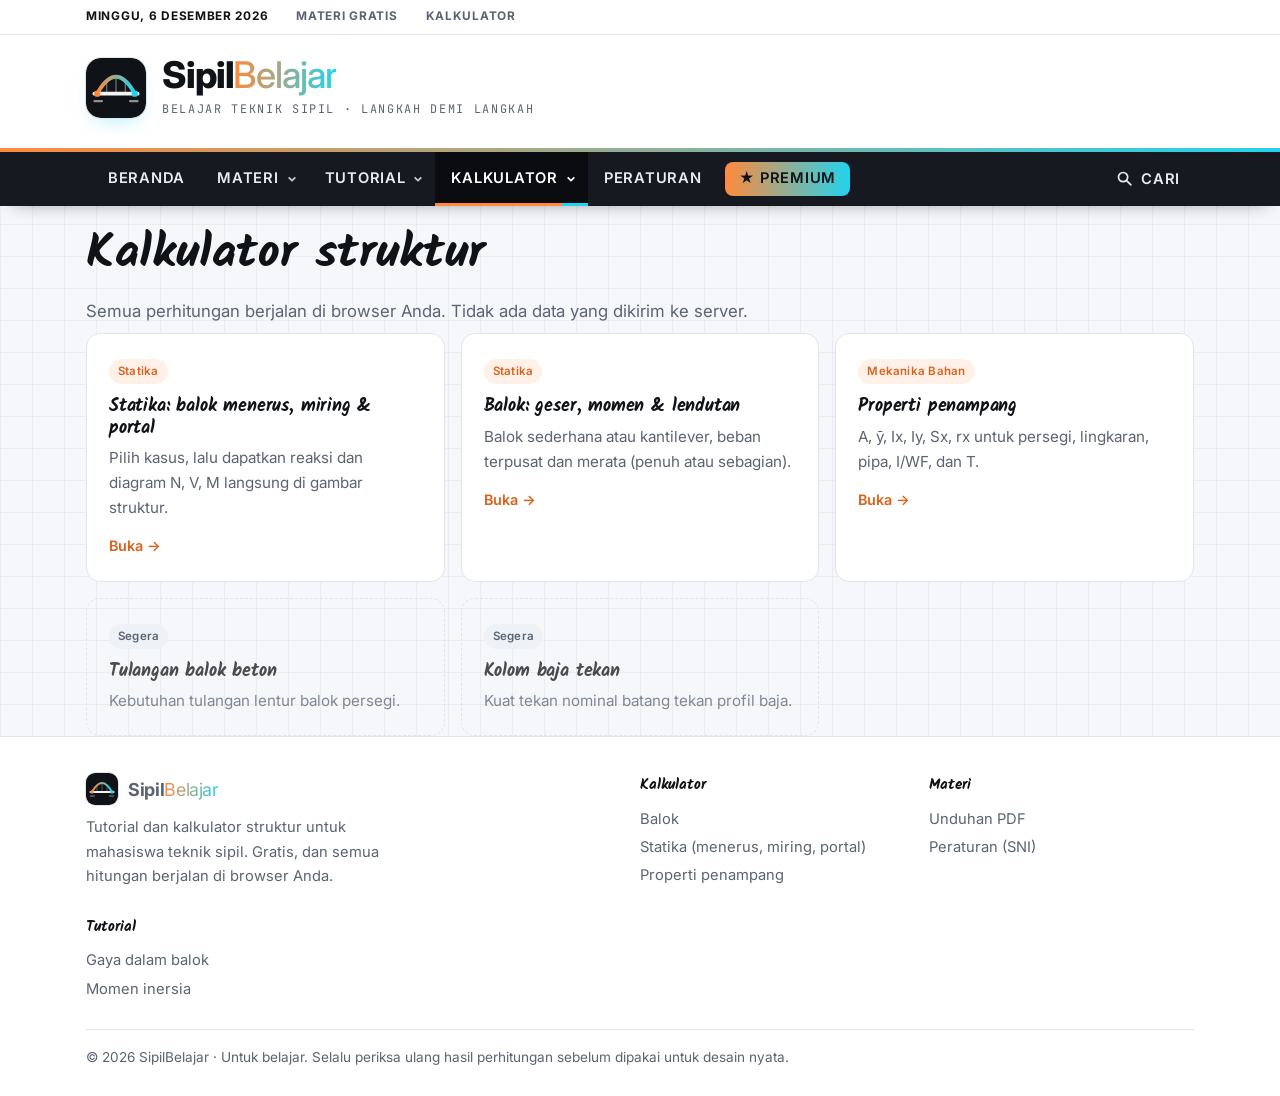
==== commit 563dd89c: "Link preview (Open Graph), tutorial premium sebagian, halaman Berlangganan Co-Authored-By: Claude Op" ====
--- a/kalkulator/index.html
+++ b/kalkulator/index.html
@@ -4,6 +4,25 @@
   <meta charset="utf-8">
   <meta name="viewport" content="width=device-width, initial-scale=1">
   <title>Kalkulator · SipilBelajar</title>
+  <!-- preview -->
+  <meta name="description" content="Kalkulator teknik sipil gratis: balok, statika (balok menerus, miring, portal), dan properti penampang.">
+  <link rel="canonical" href="https://sipilbelajar.netlify.app/kalkulator/index.html">
+  <meta name="theme-color" content="#0f1216">
+  <meta property="og:type" content="website">
+  <meta property="og:site_name" content="SipilBelajar">
+  <meta property="og:locale" content="id_ID">
+  <meta property="og:title" content="Kalkulator struktur · SipilBelajar">
+  <meta property="og:description" content="Kalkulator teknik sipil gratis: balok, statika (balok menerus, miring, portal), dan properti penampang.">
+  <meta property="og:url" content="https://sipilbelajar.netlify.app/kalkulator/index.html">
+  <meta property="og:image" content="https://sipilbelajar.netlify.app/assets/og-image.png">
+  <meta property="og:image:width" content="1200">
+  <meta property="og:image:height" content="630">
+  <meta property="og:image:alt" content="SipilBelajar: Pahami struktur, bukan sekadar rumus.">
+  <meta name="twitter:card" content="summary_large_image">
+  <meta name="twitter:title" content="Kalkulator struktur · SipilBelajar">
+  <meta name="twitter:description" content="Kalkulator teknik sipil gratis: balok, statika (balok menerus, miring, portal), dan properti penampang.">
+  <meta name="twitter:image" content="https://sipilbelajar.netlify.app/assets/og-image.png">
+  <!-- /preview -->
   <link rel="icon" type="image/svg+xml" href="../assets/logo.svg">
   <link rel="preconnect" href="https://fonts.googleapis.com">
   <link rel="preconnect" href="https://fonts.gstatic.com" crossorigin>
--- a/assets/style.css
+++ b/assets/style.css
@@ -402,3 +402,57 @@
 .note-plain h3 { margin: 0 0 4px; }
 .note-plain p { margin: 0; color: var(--muted); }
 @media (max-width: 420px) { .dl-card { grid-template-columns: 84px 1fr; } .dl-thumb img { width: 84px; } }
+
+/* ===== Premium / paywall ===== */
+.premium-hidden { display: none !important; }
+.paywall { position: relative; margin: 10px 0 30px; }
+.pw-fade { height: 90px; margin-top: -90px; position: relative; pointer-events: none; background: linear-gradient(to bottom, transparent, var(--bg)); }
+.board .pw-fade { background: linear-gradient(to bottom, rgba(37,58,47,0), #253a2f); }
+.pw-card { position: relative; text-align: center; padding: 28px 22px 22px; border-radius: 16px; background: var(--surface); border: 1px solid var(--border); box-shadow: 0 18px 40px -24px rgba(0,0,0,.5); }
+.pw-card::before { content: ""; position: absolute; inset: -1px; border-radius: inherit; padding: 2px; background: var(--grad); -webkit-mask: linear-gradient(#000 0 0) content-box, linear-gradient(#000 0 0); -webkit-mask-composite: xor; mask-composite: exclude; pointer-events: none; }
+.pw-card h3 { margin: 12px 0 6px; font-size: 1.5rem; }
+.pw-card p { margin: 6px auto; max-width: 520px; color: var(--muted); }
+.pw-badge { display: inline-block; font: 700 .75rem var(--font); letter-spacing: .12em; padding: 5px 12px; border-radius: 99px; background: var(--grad); color: #0f1216; }
+.pw-list { list-style: none; padding: 0; margin: 14px auto; max-width: 420px; text-align: left; }
+.pw-list li { padding: 7px 0; border-bottom: 1px dashed var(--border); font-size: .98rem; }
+.pw-actions { display: flex; gap: 10px; justify-content: center; flex-wrap: wrap; margin: 18px 0 6px; }
+.pw-small { font-size: .85rem; }
+.board .pw-card { background: #1e3027; border-color: rgba(242,239,228,.25); color: var(--chalk); }
+.board .pw-card h3 { color: var(--chalk); }
+.board .pw-card p, .board .pw-list li { color: var(--chalk); font-family: "Kalam", cursive; font-size: 1.08rem; }
+.board .pw-list li { border-color: rgba(242,239,228,.25); }
+.premium-ok { margin: 20px 0; padding: 10px 14px; border-radius: 10px; border: 1.5px dashed var(--chalk-y, #e0b400); color: var(--chalk-y, var(--accent)); font-family: "Kalam", cursive; }
+.tag.pro { background: var(--grad); color: #0f1216; }
+
+/* ===== Halaman berlangganan ===== */
+.plans { display: grid; grid-template-columns: repeat(3, 1fr); gap: 18px; margin: 30px 0; }
+.plan { position: relative; display: flex; flex-direction: column; padding: 24px 22px; border-radius: 16px; background: var(--surface); border: 1px solid var(--border); }
+.plan.best { border: 0; box-shadow: 0 20px 40px -24px rgba(34,211,238,.55); }
+.plan.best::before { content: ""; position: absolute; inset: 0; border-radius: inherit; padding: 2px; background: var(--grad); -webkit-mask: linear-gradient(#000 0 0) content-box, linear-gradient(#000 0 0); -webkit-mask-composite: xor; mask-composite: exclude; pointer-events: none; }
+.plan .ribbon { position: absolute; top: -12px; right: 18px; font: 700 .72rem var(--font); letter-spacing: .08em; padding: 5px 10px; border-radius: 99px; background: var(--grad); color: #0f1216; }
+.plan h3 { margin: 0 0 4px; font-size: 1.3rem; }
+.plan .price { font: 800 2.1rem var(--font); letter-spacing: -.02em; margin: 10px 0 2px; }
+.plan .price small { font-size: .95rem; font-weight: 500; color: var(--muted); }
+.plan .per { color: var(--muted); font-size: .9rem; min-height: 1.4em; }
+.plan ul { list-style: none; padding: 0; margin: 18px 0; flex: 1; }
+.plan li { padding: 6px 0 6px 26px; position: relative; font-size: .95rem; }
+.plan li::before { content: "✓"; position: absolute; left: 0; color: var(--cyan); font-weight: 800; }
+.plan li.no { color: var(--muted); }
+.plan li.no::before { content: "–"; color: var(--muted); }
+.plan .btn { justify-content: center; }
+.code-box { display: flex; gap: 10px; flex-wrap: wrap; margin-top: 10px; }
+.code-box input { flex: 1 1 220px; padding: 11px 14px; border-radius: 10px; border: 1px solid var(--border); background: var(--bg); color: var(--text); font: 600 1rem var(--font-mono); text-transform: uppercase; }
+.code-msg { margin-top: 8px; font-weight: 600; min-height: 1.4em; }
+.code-msg.ok { color: #16a34a; } .code-msg.err { color: #dc2626; }
+.share-row { display: flex; gap: 10px; flex-wrap: wrap; margin-top: 12px; }
+.og-preview { max-width: 560px; border-radius: 12px; border: 1px solid var(--border); overflow: hidden; background: var(--surface); margin-top: 14px; }
+.og-preview img { display: block; width: 100%; height: auto; }
+.og-preview div { padding: 10px 14px; font-size: .88rem; color: var(--muted); }
+.og-preview b { display: block; color: var(--text); font-size: .98rem; }
+.faq details { border-bottom: 1px solid var(--border); padding: 12px 0; }
+.faq summary { cursor: pointer; font-weight: 600; }
+.faq p { color: var(--muted); margin: 8px 0 0; }
+@media (max-width: 900px) { .plans { grid-template-columns: 1fr; } }
+.menu > li.pro > a { color: #0f1216; background: linear-gradient(90deg, #ff8a3d, #22d3ee); margin: 10px 0 10px 8px; padding: 0 14px; border-radius: 8px; }
+.menu > li.pro:hover > a, .menu > li.pro.current > a { color: #0f1216; filter: brightness(1.08); box-shadow: none; }
+@media (max-width: 900px) { .menu > li.pro > a { margin: 8px 16px; padding: 12px 14px; } }
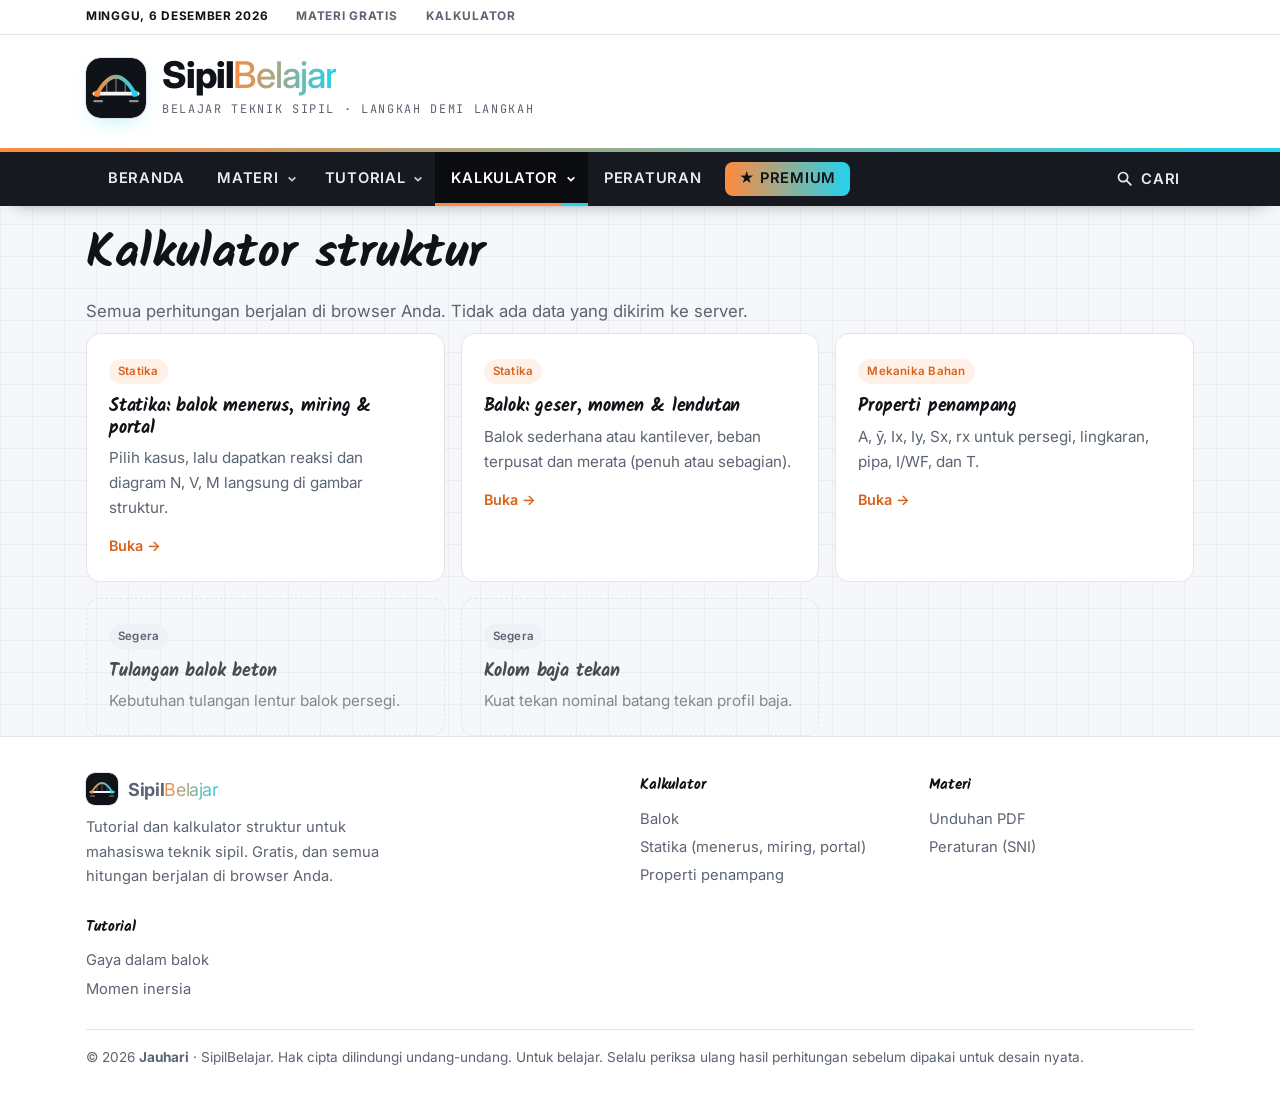
==== commit 29083841: "Hak cipta atas nama Jauhari di footer, meta, dan PDF Co-Authored-By: Claude Opus 5.5 <noreply@anthro" ====
--- a/kalkulator/index.html
+++ b/kalkulator/index.html
@@ -5,6 +5,8 @@
   <meta name="viewport" content="width=device-width, initial-scale=1">
   <title>Kalkulator · SipilBelajar</title>
   <!-- preview -->
+  <meta name="author" content="Jauhari">
+  <meta name="copyright" content="© 2026 Jauhari">
   <meta name="description" content="Kalkulator teknik sipil gratis: balok, statika (balok menerus, miring, portal), dan properti penampang.">
   <link rel="canonical" href="https://sipilbelajar.netlify.app/kalkulator/index.html">
   <meta name="theme-color" content="#0f1216">
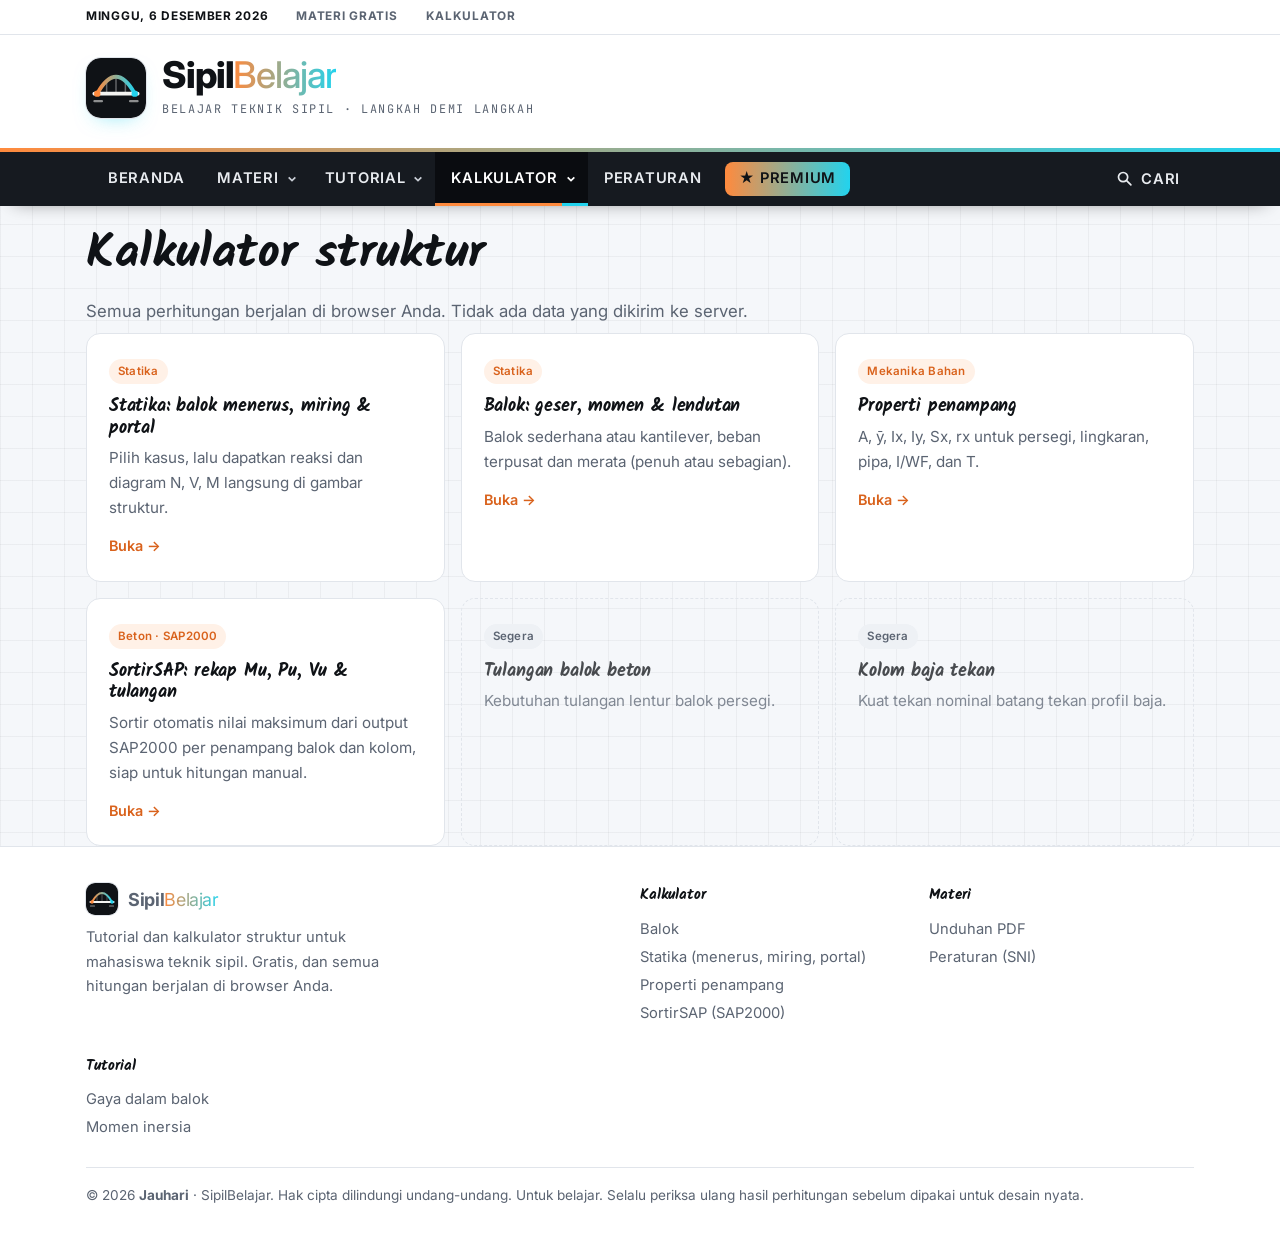
==== commit 7b23cd5a: "Tambah SortirSAP (rekap output SAP2000) di menu Kalkulator Co-Authored-By: Claude Opus 5.5 <noreply@" ====
--- a/kalkulator/index.html
+++ b/kalkulator/index.html
@@ -56,6 +56,12 @@
       <p>A, ȳ, Ix, Iy, Sx, rx untuk persegi, lingkaran, pipa, I/WF, dan T.</p>
       <span class="go">Buka →</span>
     </a>
+    <a class="card" href="sortir-sap/">
+      <span class="tag">Beton · SAP2000</span>
+      <h3>SortirSAP: rekap Mu, Pu, Vu &amp; tulangan</h3>
+      <p>Sortir otomatis nilai maksimum dari output SAP2000 per penampang balok dan kolom, siap untuk hitungan manual.</p>
+      <span class="go">Buka →</span>
+    </a>
     <div class="card soon"><span class="tag soon">Segera</span><h3>Tulangan balok beton</h3><p>Kebutuhan tulangan lentur balok persegi.</p></div>
     <div class="card soon"><span class="tag soon">Segera</span><h3>Kolom baja tekan</h3><p>Kuat tekan nominal batang tekan profil baja.</p></div>
   </div>
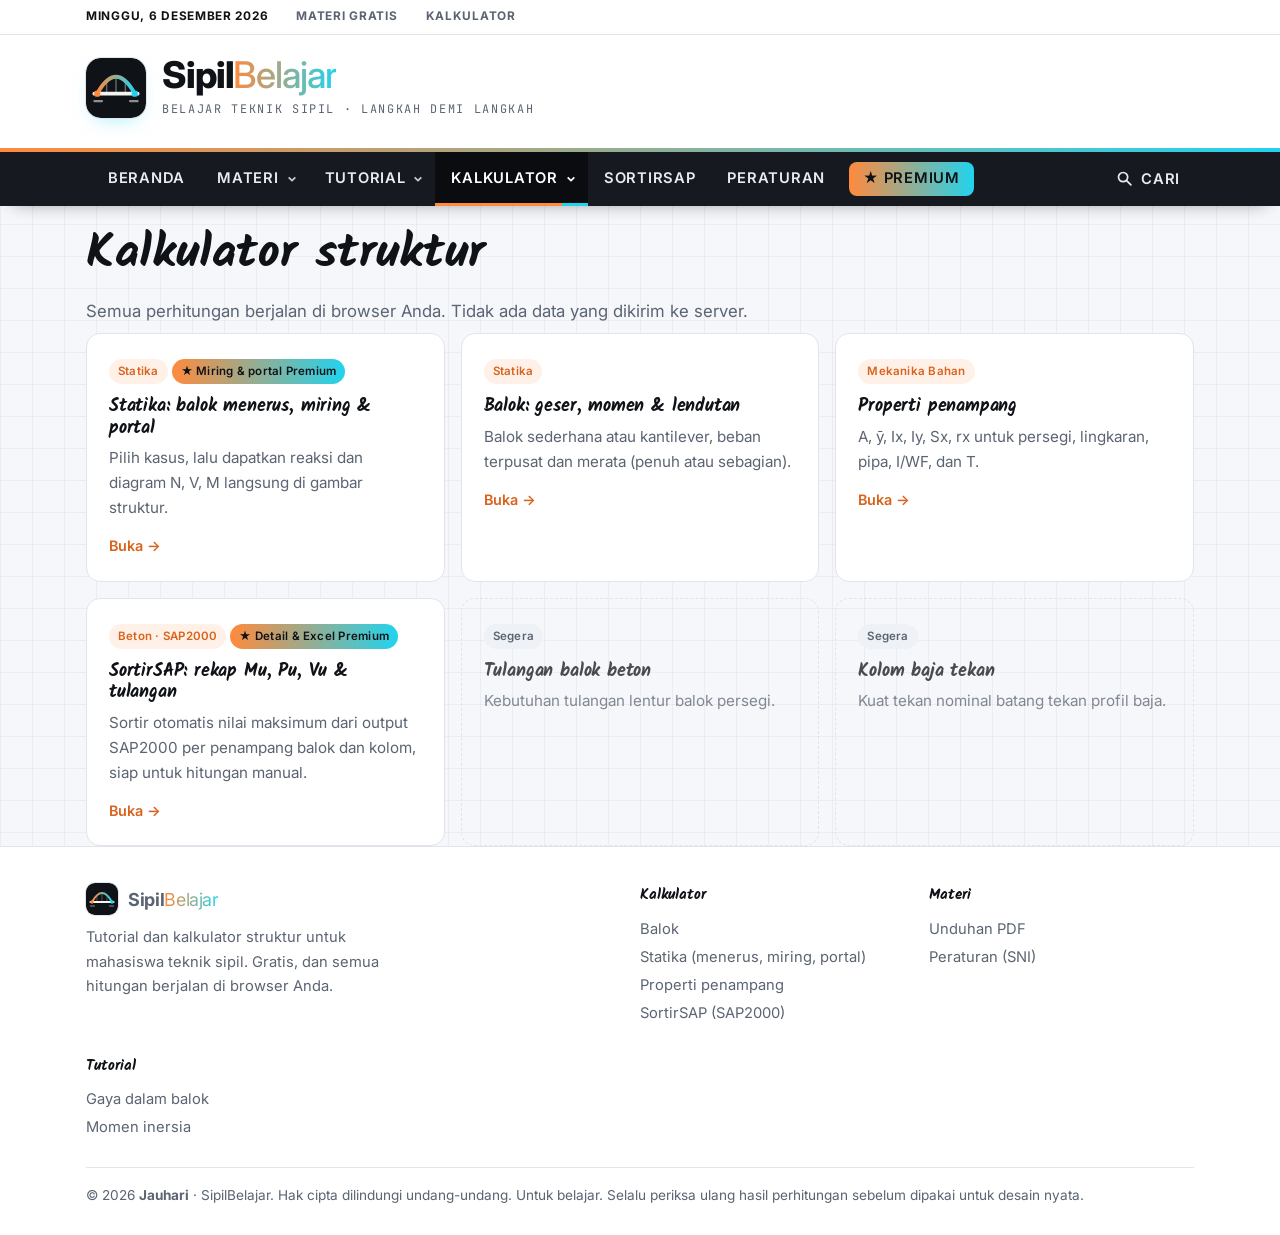
==== commit ff8b3a3e: "Premium: statika miring/portal dan SortirSAP detail/ekspor Excel Co-Authored-By: Claude Opus 5.5 <no" ====
--- a/kalkulator/index.html
+++ b/kalkulator/index.html
@@ -39,7 +39,7 @@
   </header>
   <div class="grid">
     <a class="card" href="statika.html">
-      <span class="tag">Statika</span>
+      <span class="tag">Statika</span> <span class="tag pro">★ Miring &amp; portal Premium</span>
       <h3>Statika: balok menerus, miring &amp; portal</h3>
       <p>Pilih kasus, lalu dapatkan reaksi dan diagram N, V, M langsung di gambar struktur.</p>
       <span class="go">Buka →</span>
@@ -57,7 +57,7 @@
       <span class="go">Buka →</span>
     </a>
     <a class="card" href="sortir-sap/">
-      <span class="tag">Beton · SAP2000</span>
+      <span class="tag">Beton · SAP2000</span> <span class="tag pro">★ Detail &amp; Excel Premium</span>
       <h3>SortirSAP: rekap Mu, Pu, Vu &amp; tulangan</h3>
       <p>Sortir otomatis nilai maksimum dari output SAP2000 per penampang balok dan kolom, siap untuk hitungan manual.</p>
       <span class="go">Buka →</span>
--- a/assets/style.css
+++ b/assets/style.css
@@ -456,3 +456,18 @@
 .menu > li.pro > a { color: #0f1216; background: linear-gradient(90deg, #ff8a3d, #22d3ee); margin: 10px 0 10px 8px; padding: 0 14px; border-radius: 8px; }
 .menu > li.pro:hover > a, .menu > li.pro.current > a { color: #0f1216; filter: brightness(1.08); box-shadow: none; }
 @media (max-width: 900px) { .menu > li.pro > a { margin: 8px 16px; padding: 12px 14px; } }
+.menu > li > a { white-space: nowrap; }
+@media (min-width: 901px) and (max-width: 1120px) {
+  .menu > li > a { padding: 0 10px; font-size: .84rem; letter-spacing: .03em; }
+  .menu > li.pro > a { padding: 0 10px; margin-left: 4px; }
+  .nav-search .search-btn span { display: none; }
+}
+
+/* kalkulator: fitur premium terkunci */
+.pw-gate { position: relative; }
+.pw-gate.pw-locked > :not(.pw-over) { filter: blur(5px); opacity: .55; pointer-events: none; user-select: none; }
+.pw-over { display: none; position: absolute; inset: 0; z-index: 5; justify-content: center; align-items: flex-start; padding: 40px 12px; }
+.pw-gate.pw-locked > .pw-over { display: flex; }
+.pw-over .pw-card { max-width: 460px; position: sticky; top: 90px; }
+.pw-lock h3 { margin: 12px 0 6px; }
+.case-tabs .pro-mark, .tab .pro-mark { color: #ff8a3d; font-weight: 800; margin-left: 4px; }
